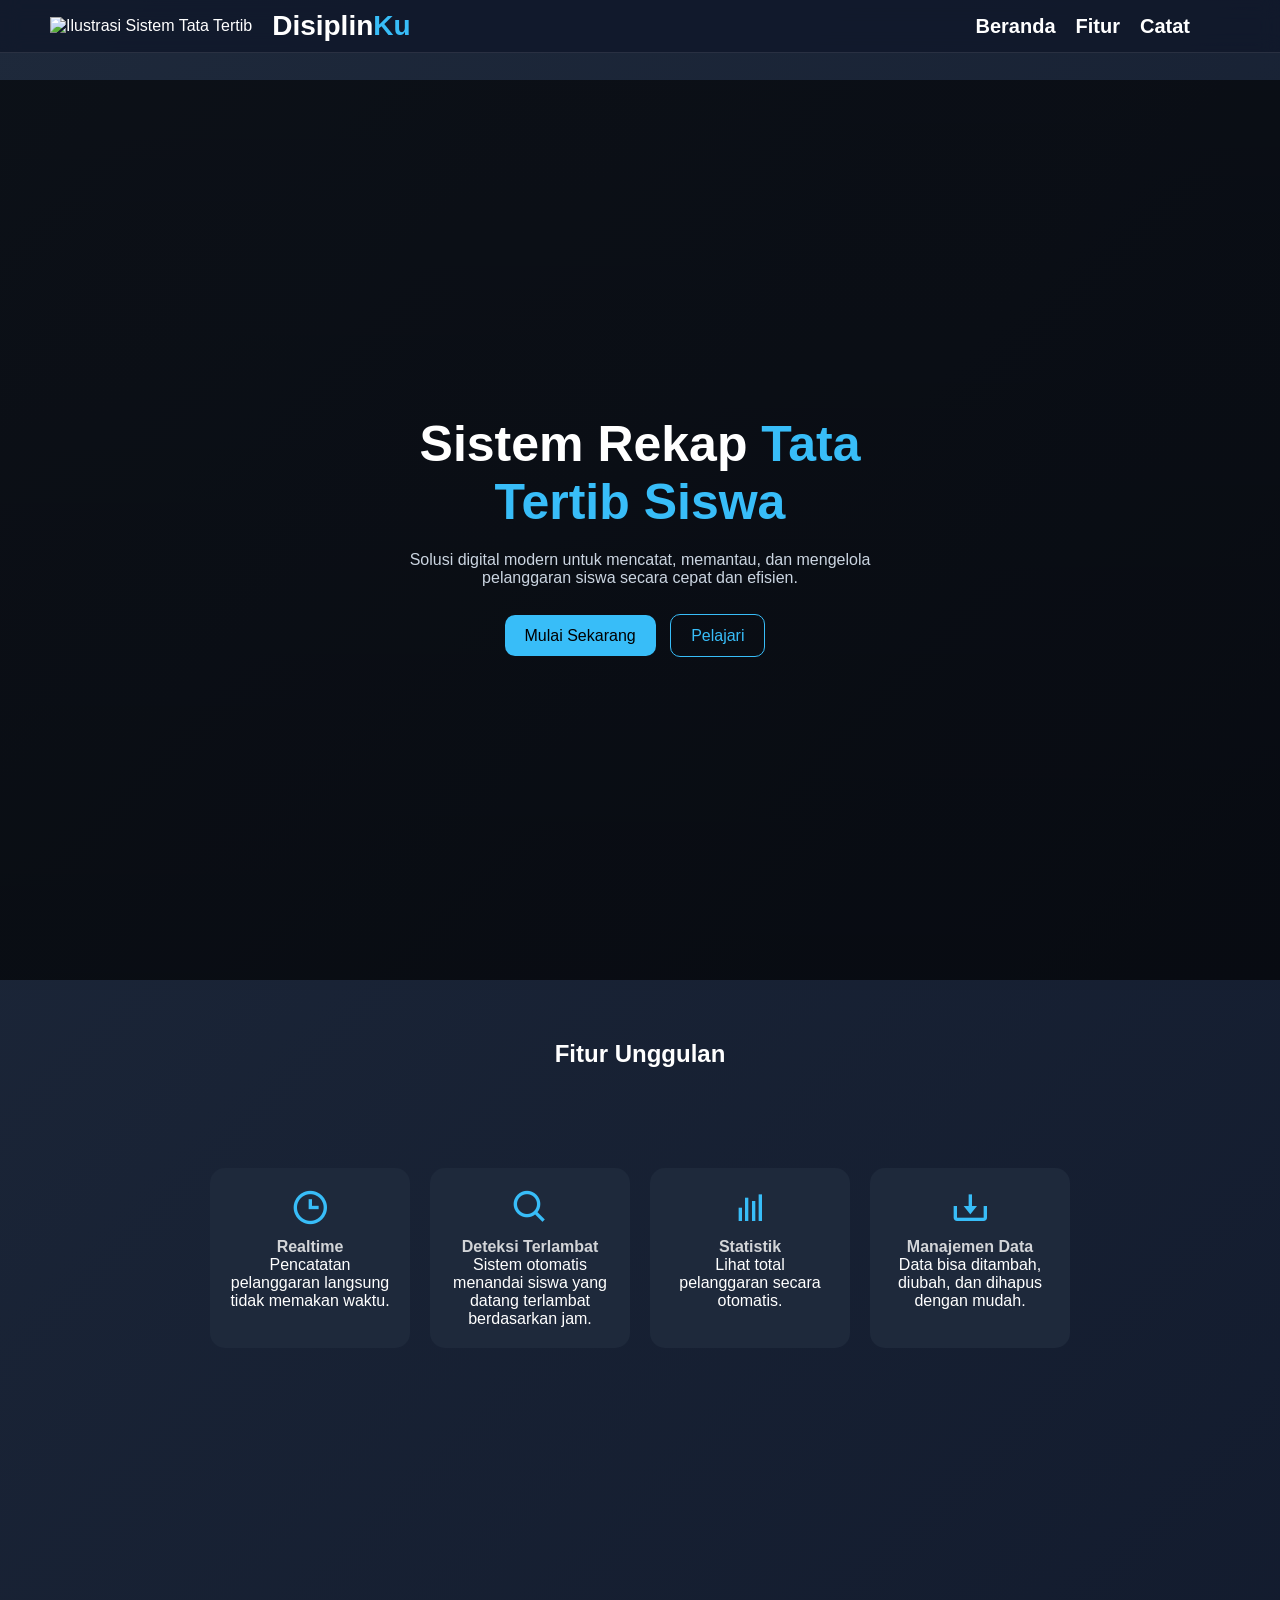
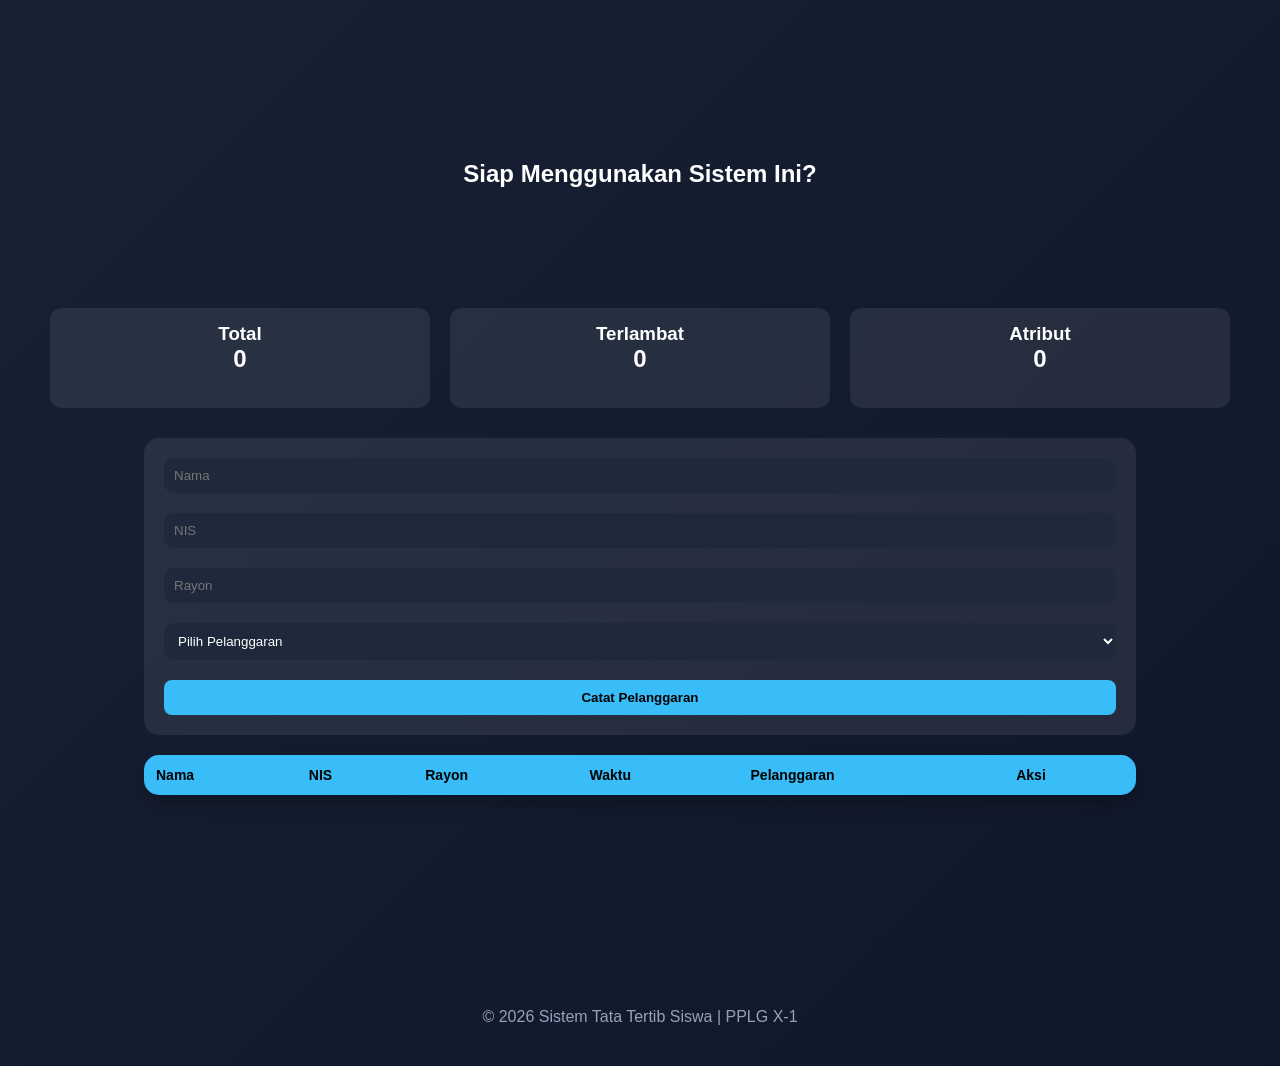
==== index.html @ 738f204d "Add main HTML structure, JavaScript functionality, and update styles" ====
<!DOCTYPE html>
<html lang="id">
<head>
  <meta charset="UTF-8">
  <meta name="viewport" content="width=device-width, initial-scale=1.0">
  <title>Sistem Tata Tertib</title>
  <link href='https://unpkg.com/boxicons@2.1.4/css/boxicons.min.css' rel='stylesheet'>
  <link rel="stylesheet" href="style.css">
</head>
<body>

<header class="navbar">
    <div class="hero-img">
        <img src="img/logo2.png" alt="Ilustrasi Sistem Tata Tertib">
    </div>
    <h2 class="logo">Disiplin<span>Ku</span></h2>
    <div class="nav-links">
        <a href="index.html">Beranda</a>
        <a href="#features">Fitur</a>
        <a href="#dashboard">Catat</a>
    </div>
    <div class="clock-box">
        <div class="clock" id="clock"></div>
        <div class="date-txt" id="date"></div>
    </div>
</header>

<section class="hero">
    <div class="hero-text">
        <h1>Sistem Rekap <span>Tata Tertib Siswa</span></h1>
        <p>Solusi digital modern untuk mencatat, memantau, dan mengelola pelanggaran siswa secara cepat dan efisien.</p>
        
        <div class="hero-btns">
        <a href="#dashboard" class="btn-primary">Mulai Sekarang</a>
        <a href="#features" class="btn-secondary">Pelajari</a>
        </div>
    </div>
</section>

<section class="features" id="features">
  <h2>Fitur Unggulan</h2>

    <div class="feature-box">
        <div class="card">
            <i class='bx bx-time'></i>
            <h3>Realtime</h3>
            <p>Pencatatan pelanggaran langsung tidak memakan waktu.</p>
        </div>

        <div class="card">
            <i class='bx bx-search'></i>
            <h3>Deteksi Terlambat</h3>
            <p>Sistem otomatis menandai siswa yang datang terlambat berdasarkan jam.</p>
        </div>

        <div class="card">
            <i class='bx bx-bar-chart'></i>
            <h3>Statistik</h3>
            <p>Lihat total pelanggaran secara otomatis.</p>
        </div>

        <div class="card">
            <i class='bx bx-download'></i>
            <h3>Manajemen Data</h3>
            <p>Data bisa ditambah, diubah, dan dihapus dengan mudah.</p>
        </div>
  </div>
</section>

<div class="cta">
  <h2>Siap Menggunakan Sistem Ini?</h2>
</div>

<section id="dashboard">
    <div class="cards">
        <div class="card1">
            <h3>Total</h3>
            <h2 id="total">0</h2>
        </div>

        <div class="card1">
            <h3>Terlambat</h3>
            <h2 id="telat">0</h2>
        </div>

        <div class="card1">
            <h3>Atribut</h3>
            <h2 id="atribut">0</h2>
        </div>
    </div>

    <div class="main">
        <div class="left">
            <div class="form-box">
                <input type="text" id="nama" placeholder="Nama">
                <input type="number" id="nis" placeholder="NIS">
                <input type="text" id="rayon" placeholder="Rayon">

                <select id="pelanggaran">
                    <option value="">Pilih Pelanggaran</option>
                    <option value="Tidak beratribut sesuai">Tidak beratribut sesuai</option>
                    <option value="Rambut Panjang">Rambut Panjang</option>
                    <option value="Menggunakan/membawa makeup">Menggunakan/Membawa Makeup</option>
                </select>

                <button id="btnTambah">Catat Pelanggaran</button>
            </div>
        </div>

        <div class="right">    
            <table>
                <thead>
                <tr>
                    <th>Nama</th>
                    <th>NIS</th>
                    <th>Rayon</th>
                    <th>Waktu</th>
                    <th>Pelanggaran</th>
                    <th>Aksi</th>
                </tr>
                </thead>
                <tbody id="tabel"></tbody>
            </table>
        </div>
    </div>
</section>

<footer>
  <p>© 2026 Sistem Tata Tertib Siswa | PPLG X-1</p>
</footer>

<script src="script.js"></script>
</body>
</html>
---- style.css ----
* {
    margin: 0;
    padding: 0;
    font-family: 'Segoe UI', sans-serif;
    box-sizing: border-box;
}

html{
    scroll-behavior: smooth;
}

body {
    font-family: 'Poppins', sans-serif;
    background: linear-gradient(135deg, #1e293b, #0f172a);
    padding-top: 80px;
    color: #fff;
}

section {
    min-height: 80vh;
    padding: 60px 20px;
}

.navbar {
    display: flex;
    align-items: center;
    padding: 10px 50px;
    position: fixed;
    top: 0;
    left: 0;
    width: 100%;
    z-index: 1000;
    background: rgba(15, 23, 42, 0.8);
    backdrop-filter: blur(10px);
    border-bottom: 1px solid rgba(255,255,255,0.1);
}

.nav-links {
    margin-left: auto;
    display: flex;
    gap: 20px;
}

.nav-links a {
    color: white;
    text-decoration: none;
    font-weight: bold;
    font-size: 20px;
}

.clock-box {
    margin-left: 40px;
    text-align: right;
}

.clock { 
    font-size:32px; 
    font-weight:700; 
    letter-spacing:.05em; 
}

.date-txt { 
    font-size:15px; 
    margin-top:2px; 
}

.logo {
    font-size: 28px;
}

.logo span {
    color: #38bdf8;
}

.hero {
    display: flex;
    align-items: center;
    justify-content: center;
    padding: 80px;

    background: linear-gradient(rgba(0, 0, 0, 0.601), rgba(0, 0, 0, 0.64)), url("../img/gedung.png");
    background-size: cover;
    background-position: center;
    min-height: 100vh; 

}

.hero-text {
    max-width: 500px;
    text-align: center;
}

.hero-text h1 {
    font-size: 50px;
    margin-bottom: 20px;
}

.hero-text span {
    color: #38bdf8;
}

.hero-text p {
    margin-bottom: 40px;
    color: #cbd5e1;
}

.hero-btns a {
    margin-right: 10px;
}

.btn-primary {
    padding: 12px 20px;
    background: #38bdf8;
    border-radius: 10px;
    text-decoration: none;
    color: black;
}

.btn-secondary {
    padding: 12px 20px;
    border: 1px solid #38bdf8;
    border-radius: 10px;
    text-decoration: none;
    color: #38bdf8;
}

.hero-img {
    margin-right: 20px;
}

.hero-img img {
    width: 50px;
    
}

.features {
    text-align: center;
    padding: 60px;
}

.feature-box {
    display: flex;
    justify-content: center;
    gap: 20px;
    margin-top: 100px;
}

.card {
    background: #1e293b;
    padding: 20px;
    border-radius: 15px;
    width: 200px;
    transition: 0.3s;
}

.card:hover {
    transform: translateY(-5px);
}

.card i {
    font-size: 40px;
    color: #38bdf8;
    margin-bottom: 10px;
}

.cta {
    text-align: center;
    padding: 60px;
}

.card h3 {
    font-size: 16px;
    opacity: 0.8;
}

.card h2 {
    font-size: 28px;
    margin-top: 10px;
    color: #38bdf8;
}

.cards {
    display: flex;
    justify-content: center;
    gap: 20px;
    margin-bottom: 30px;
}

.card1 {
    background: rgba(255, 255, 255, 0.08);
    padding: 15px;
    border-radius: 12px;
    text-align: center;
    width: 380px;
    height: 100px;
}

.form-box {
    background: rgba(255, 255, 255, 0.08);
    padding: 20px;
    border-radius: 15px;
    display: flex;
    flex-direction: column;
    gap: 20px;
    width: 80%;
    margin: 20px auto;
}

.form-box input,
.form-box select,
#btnTambah {
    width: 100%;
}

.form-box input,
.form-box select {
    min-width: 150px;
    padding: 10px;
    border-radius: 10px;
    border: none;
    outline: none;
    background: #1e293b;
    color: #fff;
    transition: 0.2s;
}

.form-box input:focus,
.form-box select:focus {
    border: 1px solid #38bdf8;
    background: #0f172a;
}

#btnTambah {
    background: #38bdf8;
    border: none;
    padding: 10px;
    border-radius: 8px;
    color: #000;
    cursor: pointer;
    font-weight: bold;
    transition: 0.2s;
}

#btnTambah:hover {
    background: #1a93cb;
    transform: none;
}

table {
    border-collapse: collapse;
    background: rgba(255,255,255,0.05);
    border-radius: 15px;
    overflow: hidden;
    box-shadow: 0 8px 20px rgba(0,0,0,0.3);
    width: 80%;
    margin: 20px auto;
}

thead {
    background: #38bdf8;
    color: #000;
}

thead th {
    padding: 12px;
    text-align: left;
    font-size: 14px;
}

tbody tr {
    transition: 0.2s;
}

tbody tr:hover {
    background: rgba(255,255,255,0.1);
}

tbody td {
    padding: 12px;
    border-bottom: 1px solid rgba(255,255,255,0.1);
}

button.hapus {
    background: #ef4444;
    border: none;
    padding: 6px 10px;
    border-radius: 8px;
    color: #ffffff;
    cursor: pointer;
}

button.hapus:hover {
    background: #dc2626;
}

footer {
    text-align: center;
    padding: 40px;
    color: #94a3b8;
}

@media (max-width: 768px) {

    .navbar {
        flex-direction: column;
        align-items: center;
        padding: 10px;
        gap: 10px;
    }

    .hero-img {
        display: none; /* biar ga penuh */
    }

    .logo {
        font-size: 22px;
    }

    .nav-links {
        width: 100%;
        display: flex;
        justify-content: center;
        gap: 15px;
        flex-wrap: wrap;
    }

    .nav-links a {
        font-size: 14px;
        padding: 6px 10px;
        background: rgba(255,255,255,0.08);
        border-radius: 8px;
    }

    .clock-box {
        text-align: center;
        margin: 5px 0;
    }

    .clock {
        font-size: 18px;
    }

    .date-txt {
        font-size: 12px;
    }

    .feature-box {
        flex-direction: column;
        align-items: center;
    }

    .card {
        width: 90%;
    }

    .cards {
        flex-direction: column;
        align-items: center;
    }

    .card1 {
        width: 90%;
    }

    .main {
        flex-direction: column;
    }

    .form-box {
        width: 100%;
    }

    table {
        font-size: 12px;
    }

    thead {
        display: none;
    }

    table, tbody, tr, td {
        display: block;
        width: 100%;
    }

    tbody tr {
        margin-bottom: 15px;
        background: rgba(255,255,255,0.05);
        padding: 10px;
        border-radius: 10px;
    }

    tbody td {
        padding: 8px;
        text-align: right;
        position: relative;
    }

    tbody td::before {
        content: attr(data-label);
        position: absolute;
        left: 10px;
        font-weight: bold;
        color: #38bdf8;
    }
}
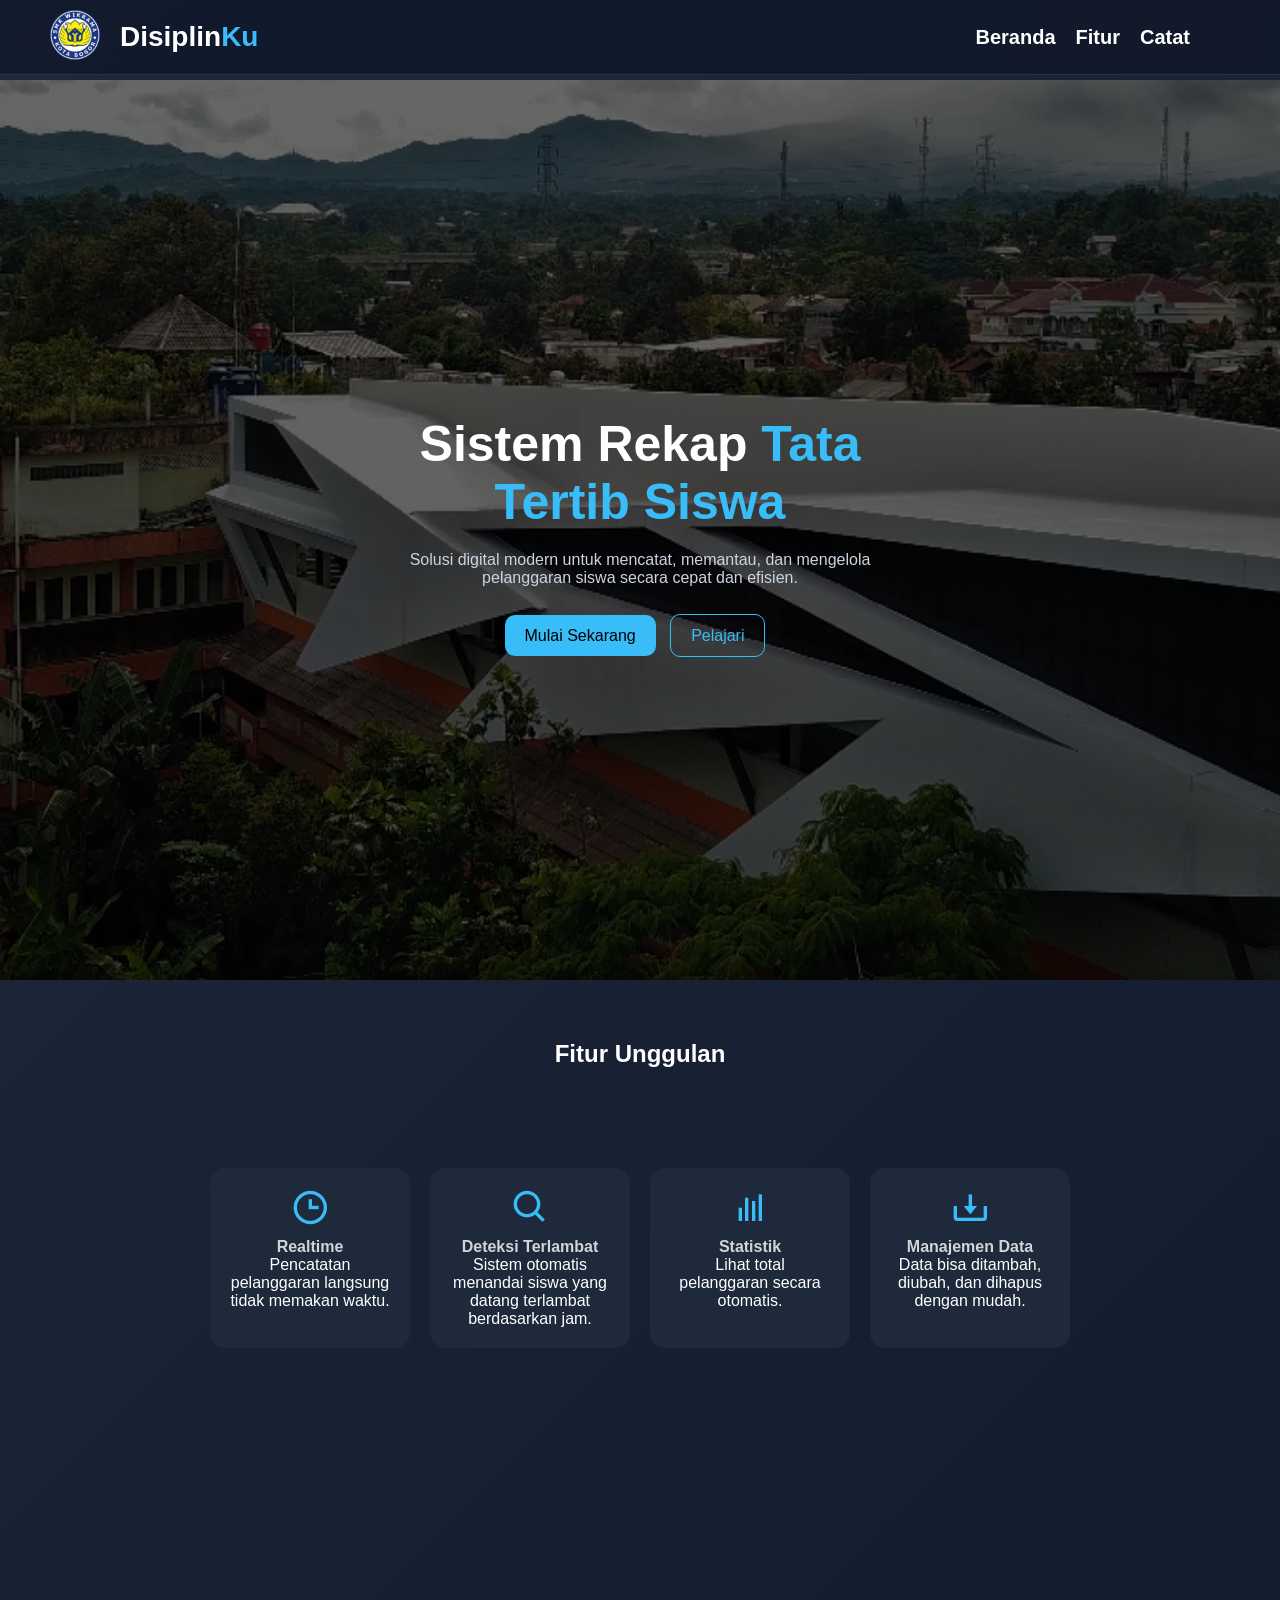
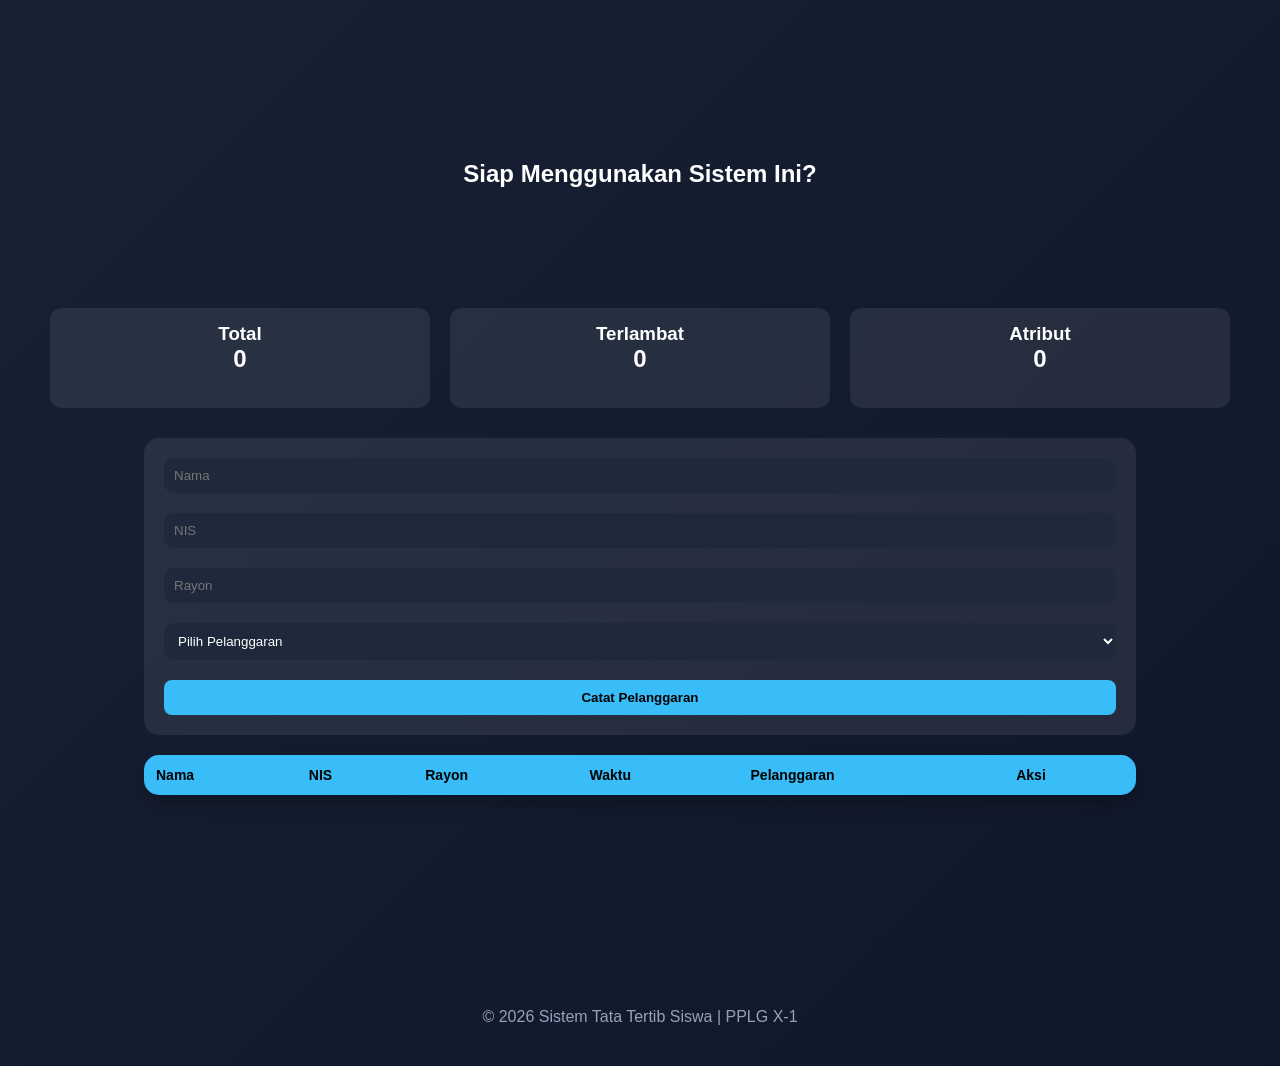
==== commit 87d33646: "Refactor code structure for improved readability and maintainability" ====
--- a/index.html
+++ b/index.html
@@ -11,7 +11,7 @@
 
 <header class="navbar">
     <div class="hero-img">
-        <img src="img/logo2.png" alt="Ilustrasi Sistem Tata Tertib">
+        <img src="logo2.png" alt="Ilustrasi Sistem Tata Tertib">
     </div>
     <h2 class="logo">Disiplin<span>Ku</span></h2>
     <div class="nav-links">
--- a/style.css
+++ b/style.css
@@ -78,7 +78,7 @@
     justify-content: center;
     padding: 80px;
 
-    background: linear-gradient(rgba(0, 0, 0, 0.601), rgba(0, 0, 0, 0.64)), url("../img/gedung.png");
+    background: linear-gradient(rgba(0, 0, 0, 0.601), rgba(0, 0, 0, 0.64)), url("gedung.png");
     background-size: cover;
     background-position: center;
     min-height: 100vh; 
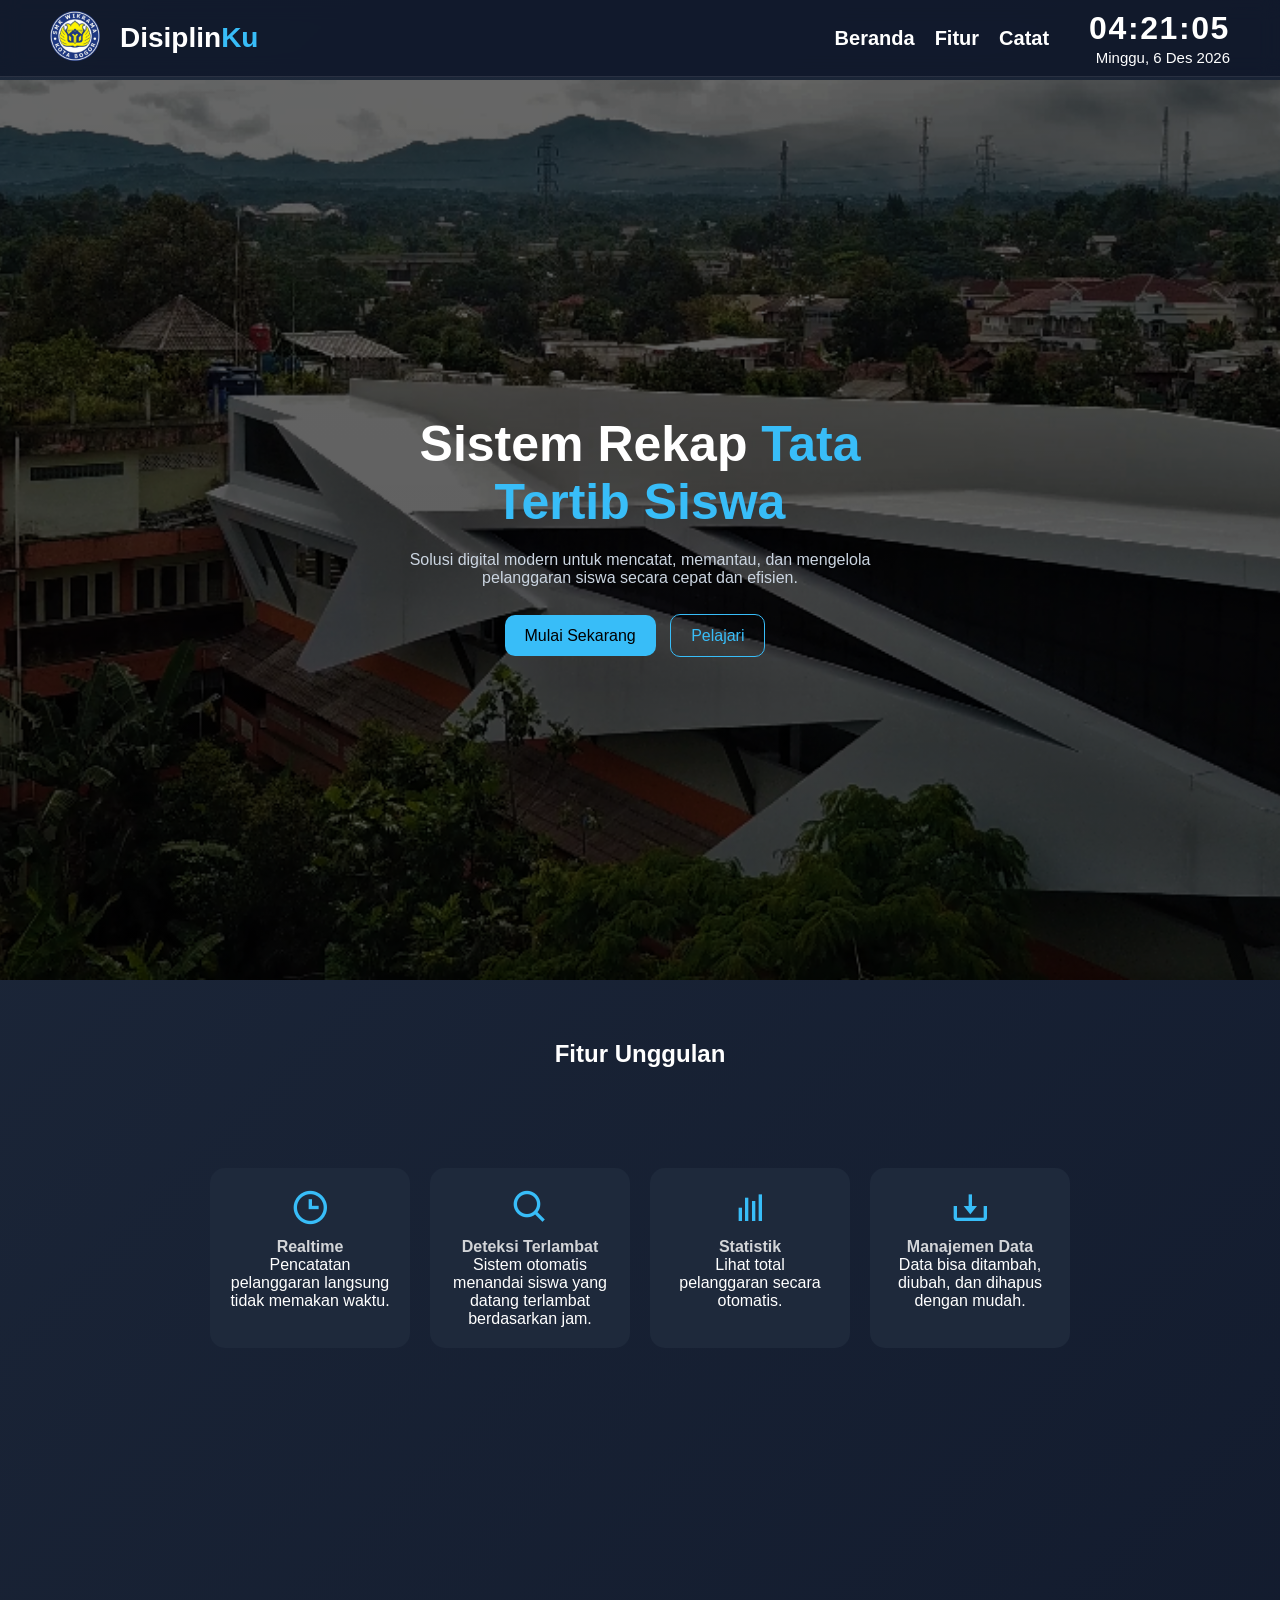
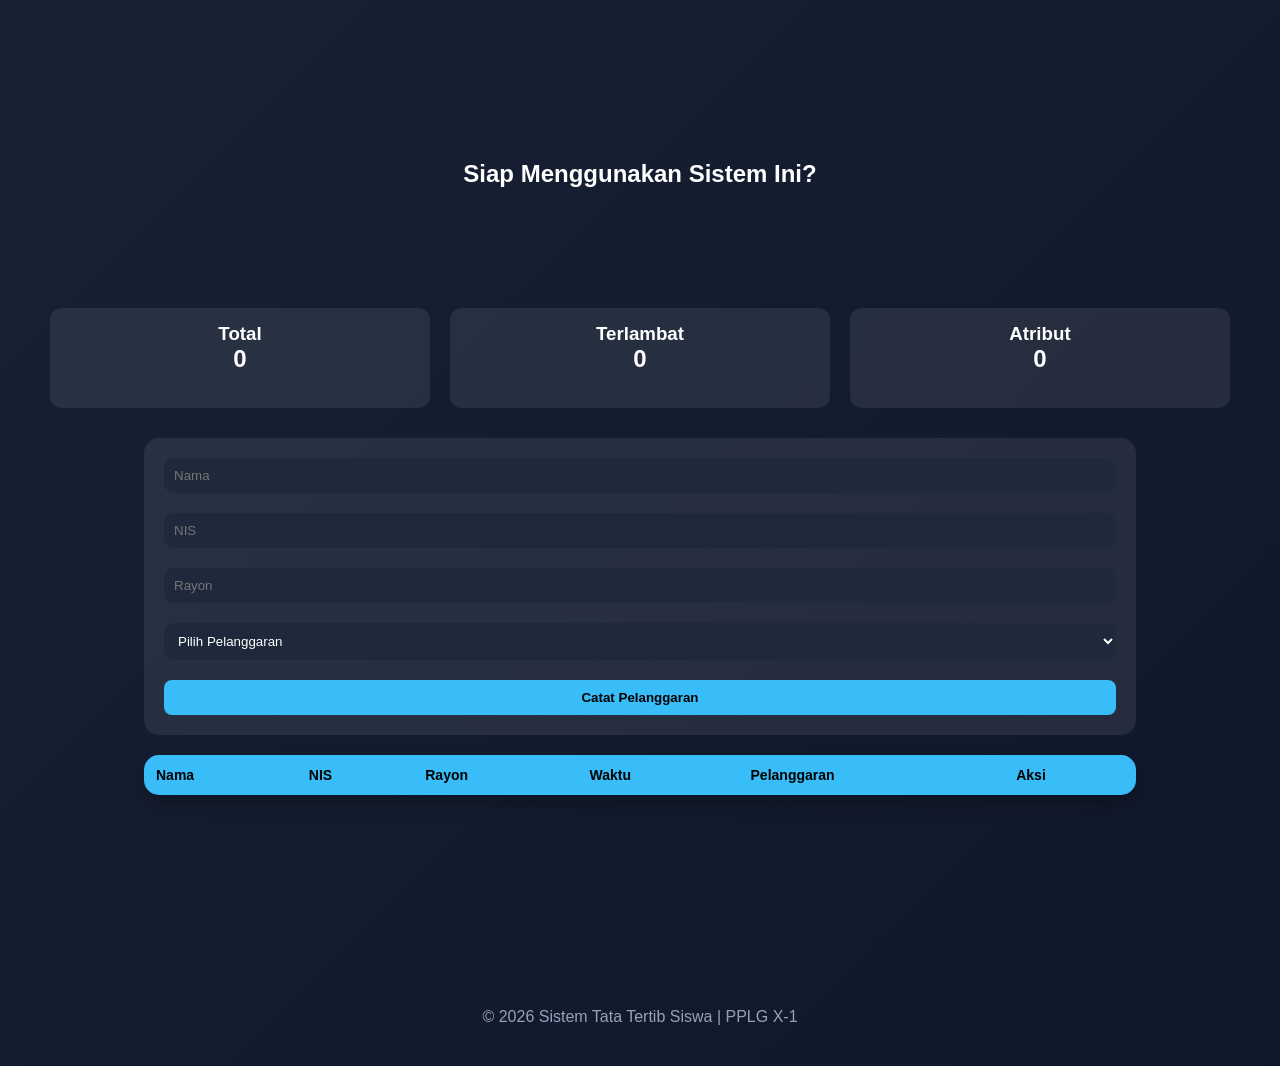
==== commit 5b1870e6: "Update script source in HTML to use index.js" ====
--- a/index.html
+++ b/index.html
@@ -129,6 +129,6 @@
   <p>© 2026 Sistem Tata Tertib Siswa | PPLG X-1</p>
 </footer>
 
-<script src="script.js"></script>
+<script src="index.js"></script>
 </body>
 </html>
